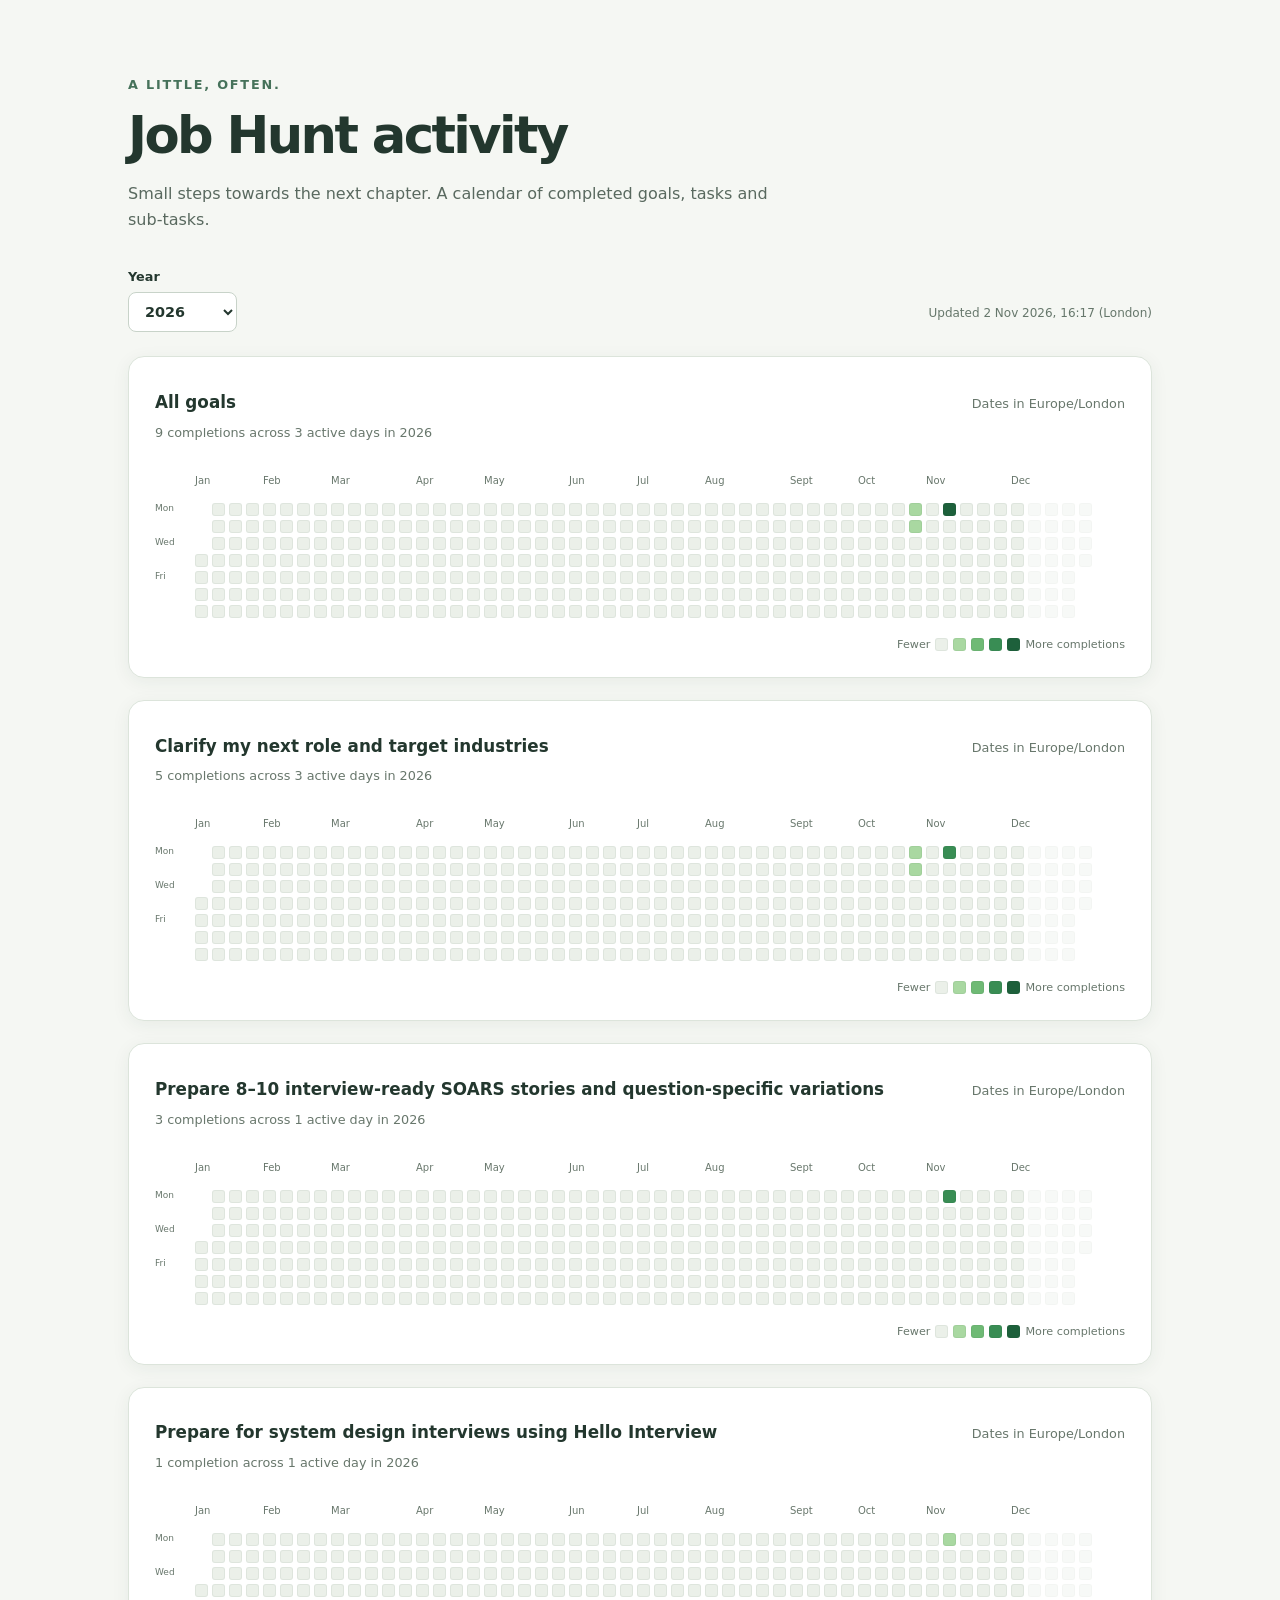
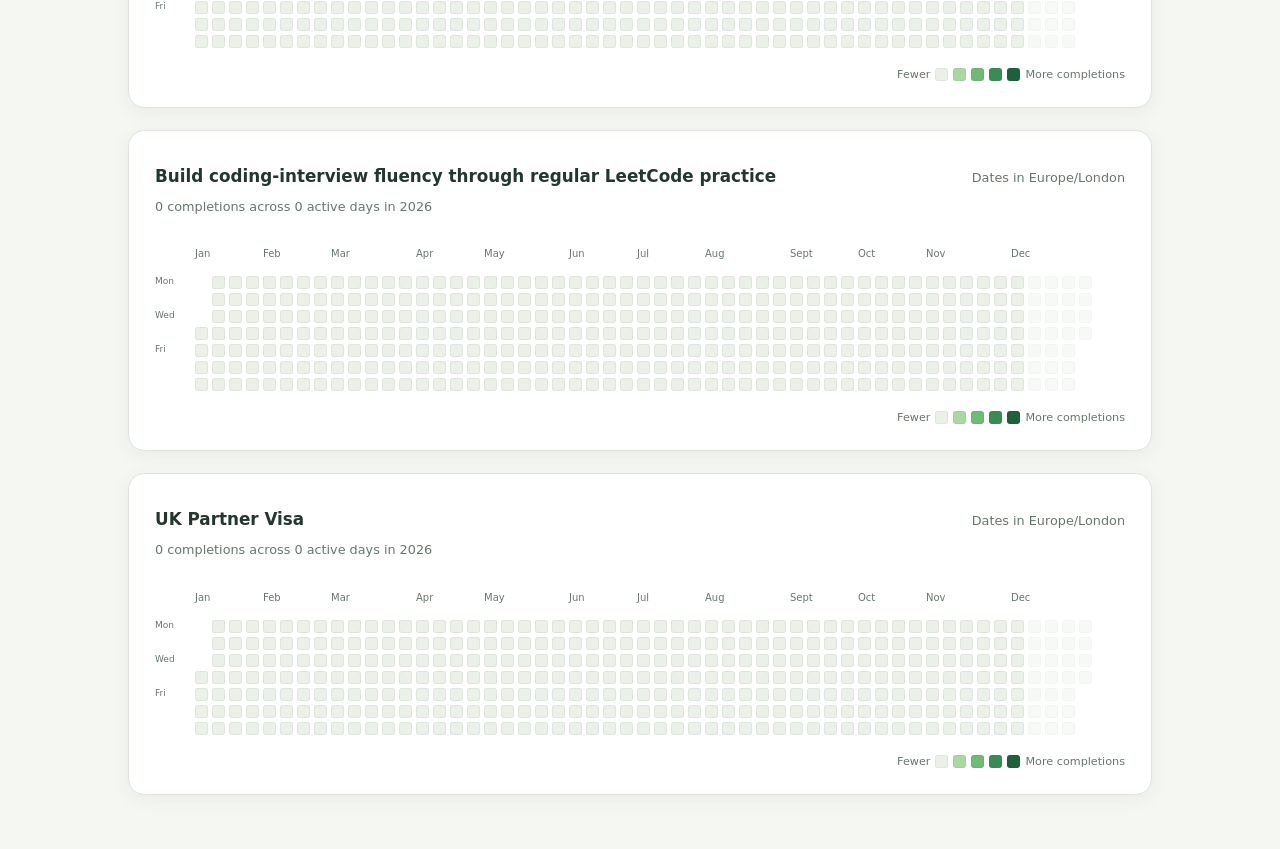
==== index.html @ e870c81e "Refresh public activity counts Co-authored-by: Copilot <223556219+Copilot@users.noreply.github.com>" ====
<!doctype html>
<html lang="en">
<head>
  <meta charset="utf-8">
  <meta name="viewport" content="width=device-width, initial-scale=1">
  <meta name="color-scheme" content="light">
  <meta http-equiv="Content-Security-Policy" content="default-src 'self'; script-src 'self'; style-src 'self'; connect-src 'self'; object-src 'none'; base-uri 'none'">
  <title>Job Hunt | Completion activity</title>
  <link rel="stylesheet" href="./styles.css">
  <script type="module" src="./app.mjs"></script>
</head>
<body>
  <main>
    <header>
      <p class="eyebrow">A little, often.</p>
      <h1>Job Hunt activity</h1>
      <p class="intro">Small steps towards the next chapter. A calendar of completed goals, tasks and sub-tasks.</p>
    </header>
    <p id="status" role="status">Loading completion activity...</p>
    <section id="dashboard" hidden>
      <div class="toolbar">
        <label>Year <select id="year"></select></label>
        <span id="refreshed"></span>
      </div>
      <div id="calendars"></div>
    </section>
    <template id="calendar-template">
      <section class="panel">
        <div class="panel-heading">
          <div><h2 class="calendar-title"></h2><p class="totals"></p></div>
          <p class="timezone">Dates in Europe/London</p>
        </div>
        <div class="calendar-scroll">
          <div class="months" aria-hidden="true"></div>
          <div class="calendar-row">
            <div class="weekdays" aria-hidden="true"><span>Mon</span><span>Wed</span><span>Fri</span></div>
            <div class="calendar"></div>
          </div>
        </div>
        <div class="legend"><span>Fewer</span><i data-level="0"></i><i data-level="1"></i><i data-level="2"></i><i data-level="3"></i><i data-level="4"></i><span>More completions</span></div>
      </section>
    </template>
    <noscript>This dashboard requires JavaScript to display its static activity snapshot.</noscript>
  </main>
</body>
</html>
---- styles.css ----
:root { font-family: system-ui, -apple-system, "Segoe UI", sans-serif; color: #23372e; background: #f5f7f3; font-synthesis: none; }
* { box-sizing: border-box; }
body { margin: 0; }
main { max-width: 1080px; margin: 0 auto; padding: 64px 28px 32px; }
.eyebrow { color: #46725a; font-size: .8rem; font-weight: 750; letter-spacing: .14em; text-transform: uppercase; }
h1 { margin: 10px 0 16px; font-size: clamp(2rem, 5vw, 3.2rem); letter-spacing: -.05em; }
.intro { max-width: 640px; color: #59695f; line-height: 1.65; }
.toolbar { display: flex; align-items: end; gap: 20px; flex-wrap: wrap; margin: 36px 0 24px; }
label { display: grid; gap: 8px; font-size: .8rem; font-weight: 650; }
select { max-width: min(570px, 85vw); padding: 10px 34px 10px 12px; border: 1px solid #c8d3c9; border-radius: 8px; background: white; color: inherit; font: inherit; font-size: .9rem; }
#refreshed { margin-left: auto; font-size: .75rem; color: #66776b; padding-bottom: 12px; }
.panel { background: white; border: 1px solid #dce4db; border-radius: 16px; padding: 26px; margin-bottom: 22px; box-shadow: 0 4px 18px #213c2810; }
.panel-heading { display: flex; align-items: baseline; justify-content: space-between; gap: 12px; }
h2 { font-size: 1.05rem; margin: 0 0 8px; }
.totals, .timezone { color: #68776c; font-size: .8rem; }
.timezone { white-space: nowrap; }
.calendar-scroll { overflow-x: auto; padding: 22px 0 8px; }
.calendar-row { display: flex; gap: 12px; }
.calendar { display: grid; grid-auto-flow: column; grid-template-rows: repeat(7, 13px); grid-auto-columns: 13px; gap: 4px; }
.months { display: grid; grid-auto-columns: 17px; grid-auto-flow: column; margin-left: 40px; margin-bottom: 10px; height: 18px; font-size: 10px; color: #68776c; }
.weekdays { flex-shrink: 0; display: grid; width: 28px; grid-template-rows: repeat(7, 13px); row-gap: 4px; font-size: 9px; color: #68776c; }
.weekdays span:nth-child(1) { grid-row: 1; }
.weekdays span:nth-child(2) { grid-row: 3; }
.weekdays span:nth-child(3) { grid-row: 5; }
.day, .legend i { width: 13px; height: 13px; border: 1px solid #263d3310; border-radius: 3px; padding: 0; }
.day { display: block; }
[data-level="0"] { background: #ebf0e9; }
[data-level="1"] { background: #a9d8a1; }
[data-level="2"] { background: #6fba75; }
[data-level="3"] { background: #398d54; }
[data-level="4"] { background: #1d603b; }
.day.future { opacity: .35; }
:focus-visible { outline: 2px solid #224b37; outline-offset: 3px; }
.legend { display: flex; gap: 5px; justify-content: end; align-items: center; font-size: .7rem; color: #68776c; margin-top: 12px; }
[role="alert"] { color: #8c2828; border: 1px solid #dca7a7; padding: 18px; border-radius: 8px; }
[hidden] { display: none !important; }
@media (max-width: 600px) {
  main { padding: 32px 16px; }
  .panel { padding: 18px; }
  .panel-heading { flex-wrap: wrap; }
  .timezone { margin-top: 0; }
  #refreshed { margin-left: 0; }
}
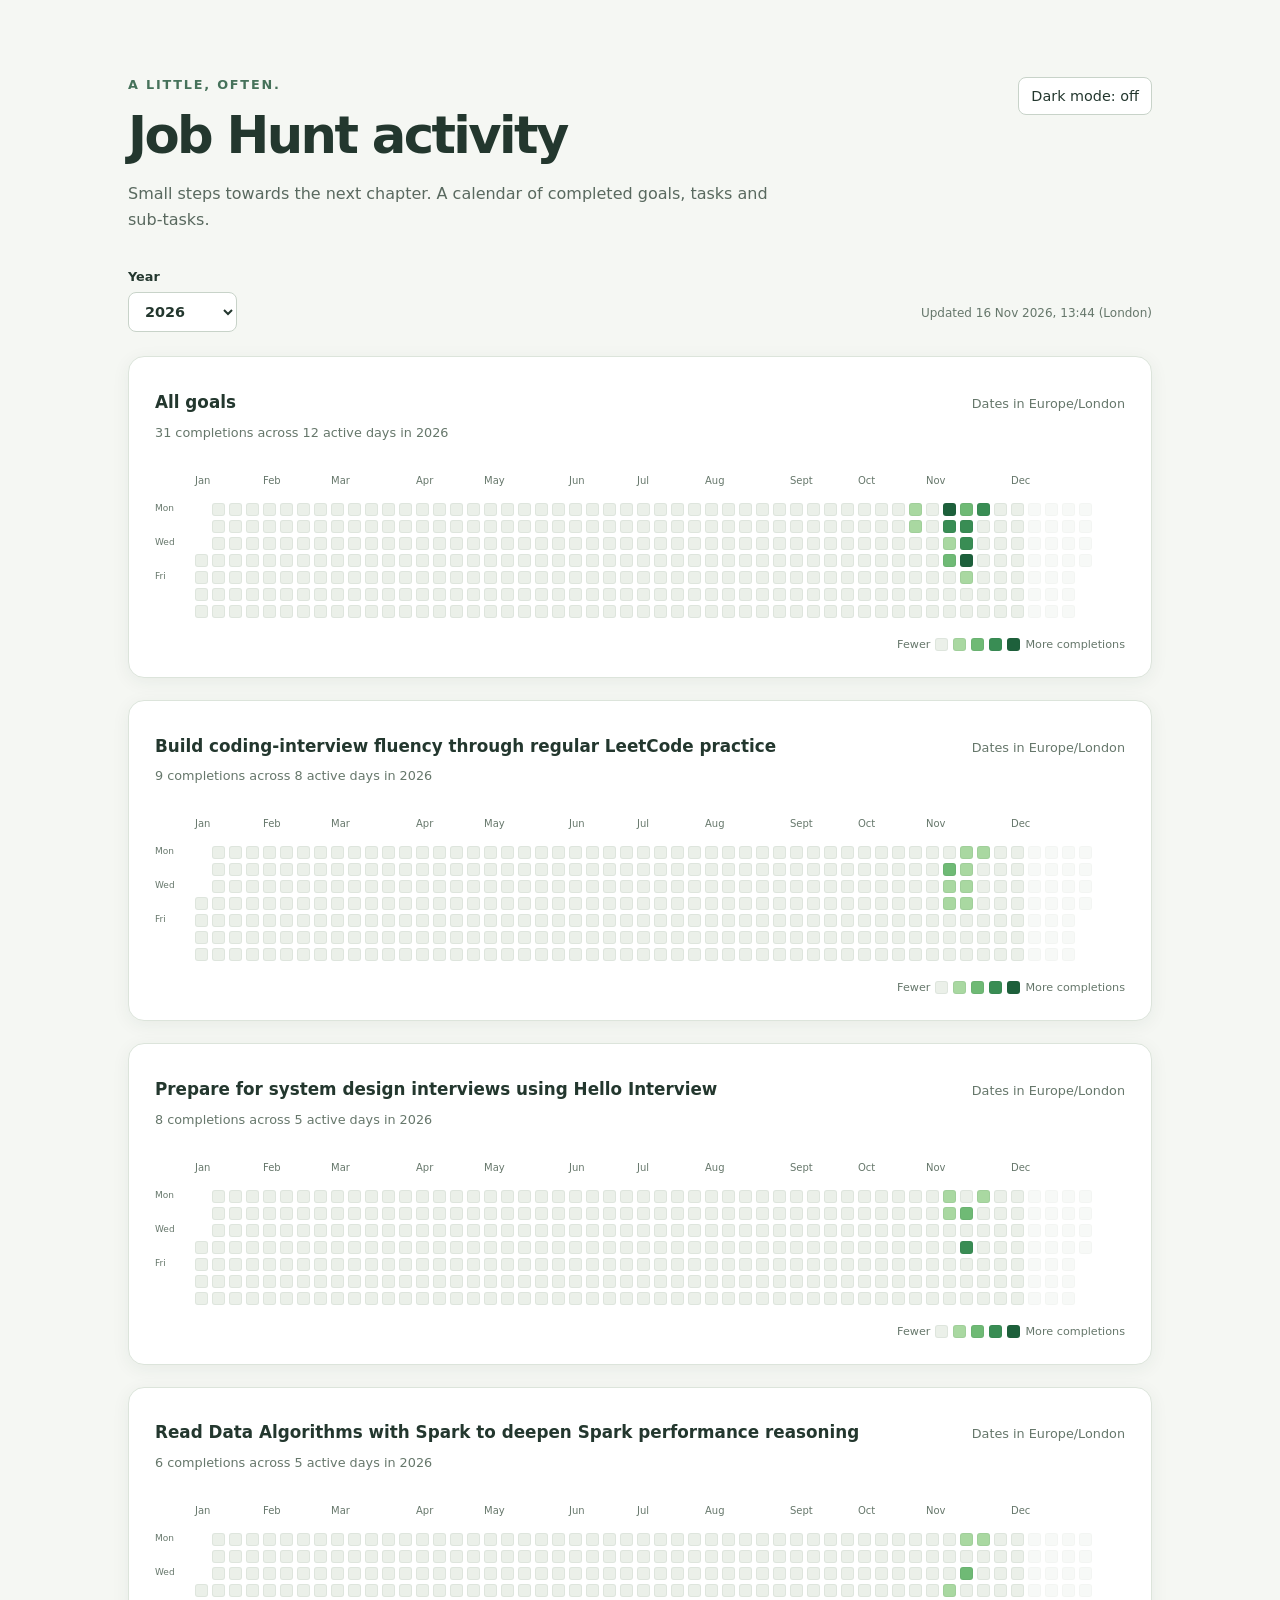
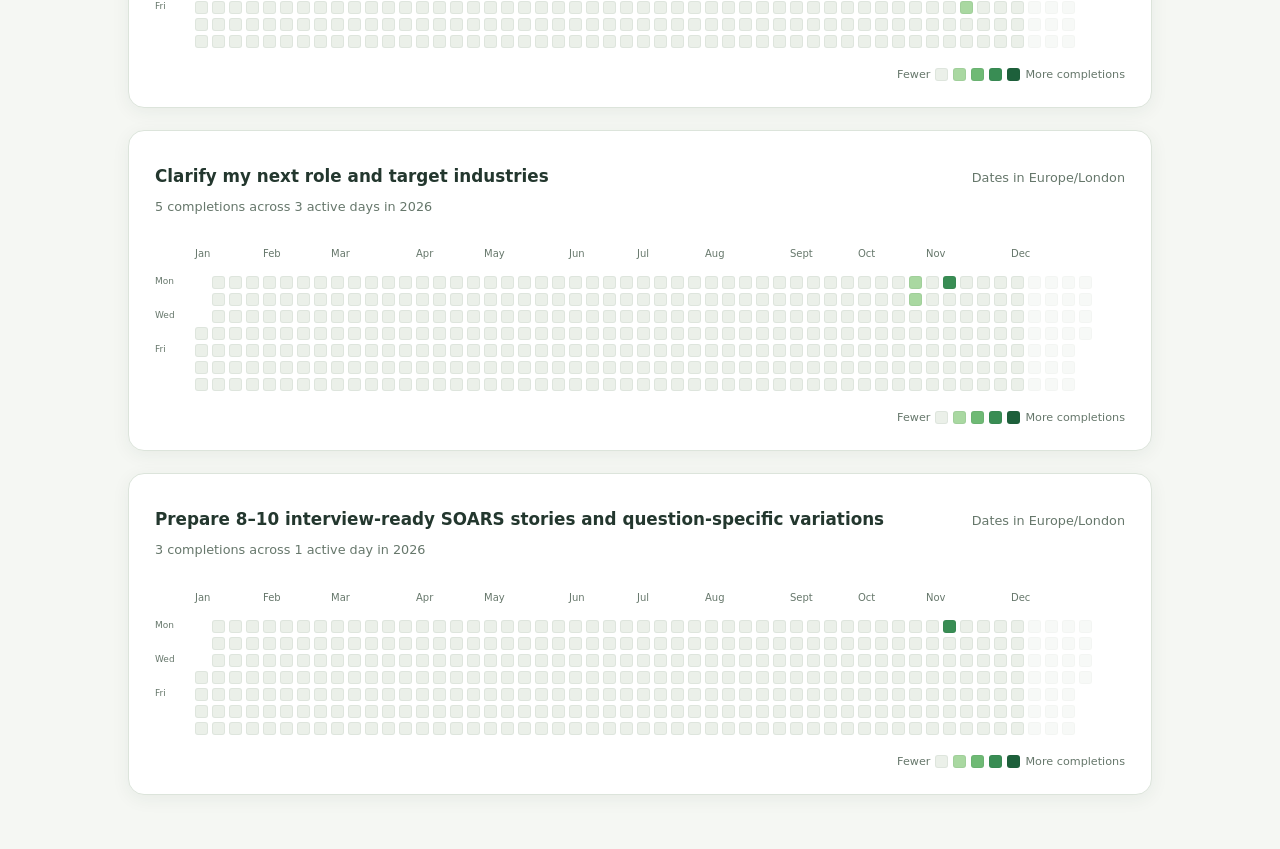
==== commit 176cefc2: "Refresh public activity counts Co-authored-by: Copilot <223556219+Copilot@users.noreply.github.com>" ====
--- a/index.html
+++ b/index.html
@@ -3,19 +3,22 @@
 <head>
   <meta charset="utf-8">
   <meta name="viewport" content="width=device-width, initial-scale=1">
-  <meta name="color-scheme" content="light">
+  <meta name="color-scheme" content="light dark">
   <meta http-equiv="Content-Security-Policy" content="default-src 'self'; script-src 'self'; style-src 'self'; connect-src 'self'; object-src 'none'; base-uri 'none'">
   <title>Job Hunt | Completion activity</title>
+  <script src="./theme.js"></script>
   <link rel="stylesheet" href="./styles.css">
   <script type="module" src="./app.mjs"></script>
 </head>
 <body>
   <main>
     <header>
+      <button id="theme-toggle" type="button" aria-label="Dark mode" aria-pressed="false" hidden>Dark mode: off</button>
       <p class="eyebrow">A little, often.</p>
       <h1>Job Hunt activity</h1>
       <p class="intro">Small steps towards the next chapter. A calendar of completed goals, tasks and sub-tasks.</p>
     </header>
+    <p id="theme-status" role="status" hidden></p>
     <p id="status" role="status">Loading completion activity...</p>
     <section id="dashboard" hidden>
       <div class="toolbar">
--- a/styles.css
+++ b/styles.css
@@ -1,41 +1,61 @@
-:root { font-family: system-ui, -apple-system, "Segoe UI", sans-serif; color: #23372e; background: #f5f7f3; font-synthesis: none; }
+:root {
+  --text: #23372e; --background: #f5f7f3; --surface: #fff;
+  --accent: #46725a; --muted: #59695f; --secondary: #66776b;
+  --border: #dce4db; --control-border: #c8d3c9; --cell-border: #263d3310;
+  --shadow: #213c2810; --focus: #224b37; --error: #8c2828; --error-border: #dca7a7;
+  --level-0: #ebf0e9; --level-1: #a9d8a1; --level-2: #6fba75; --level-3: #398d54; --level-4: #1d603b;
+  color-scheme: light;
+  font-family: system-ui, -apple-system, "Segoe UI", sans-serif; color: var(--text); background: var(--background); font-synthesis: none;
+}
+:root[data-theme="dark"] {
+  --text: #e1ece4; --background: #101a15; --surface: #19271f;
+  --accent: #a9d8a1; --muted: #b5c7ba; --secondary: #a6bcae;
+  --border: #344a3c; --control-border: #526b5b; --cell-border: #ffffff14;
+  --shadow: #00000030; --focus: #a9d8a1; --error: #ffb4b4; --error-border: #ac6565;
+  --level-0: #2a3c30; --level-1: #345b3f; --level-2: #478454; --level-3: #6fba75; --level-4: #a9d8a1;
+  color-scheme: dark;
+}
 * { box-sizing: border-box; }
 body { margin: 0; }
 main { max-width: 1080px; margin: 0 auto; padding: 64px 28px 32px; }
-.eyebrow { color: #46725a; font-size: .8rem; font-weight: 750; letter-spacing: .14em; text-transform: uppercase; }
+.eyebrow { color: var(--accent); font-size: .8rem; font-weight: 750; letter-spacing: .14em; text-transform: uppercase; }
+#theme-toggle { float: right; cursor: pointer; margin: 0 0 16px 16px; }
+#theme-toggle:hover { border-color: var(--accent); }
 h1 { margin: 10px 0 16px; font-size: clamp(2rem, 5vw, 3.2rem); letter-spacing: -.05em; }
-.intro { max-width: 640px; color: #59695f; line-height: 1.65; }
+.intro { max-width: 640px; color: var(--muted); line-height: 1.65; }
 .toolbar { display: flex; align-items: end; gap: 20px; flex-wrap: wrap; margin: 36px 0 24px; }
 label { display: grid; gap: 8px; font-size: .8rem; font-weight: 650; }
-select { max-width: min(570px, 85vw); padding: 10px 34px 10px 12px; border: 1px solid #c8d3c9; border-radius: 8px; background: white; color: inherit; font: inherit; font-size: .9rem; }
-#refreshed { margin-left: auto; font-size: .75rem; color: #66776b; padding-bottom: 12px; }
-.panel { background: white; border: 1px solid #dce4db; border-radius: 16px; padding: 26px; margin-bottom: 22px; box-shadow: 0 4px 18px #213c2810; }
+select, #theme-toggle { padding: 10px 12px; border: 1px solid var(--control-border); border-radius: 8px; background: var(--surface); color: inherit; font: inherit; font-size: .9rem; }
+select { max-width: min(570px, 85vw); padding-right: 34px; }
+#refreshed { margin-left: auto; font-size: .75rem; color: var(--secondary); padding-bottom: 12px; }
+.panel { background: var(--surface); border: 1px solid var(--border); border-radius: 16px; padding: 26px; margin-bottom: 22px; box-shadow: 0 4px 18px var(--shadow); }
 .panel-heading { display: flex; align-items: baseline; justify-content: space-between; gap: 12px; }
 h2 { font-size: 1.05rem; margin: 0 0 8px; }
-.totals, .timezone { color: #68776c; font-size: .8rem; }
+.totals, .timezone { color: var(--secondary); font-size: .8rem; }
 .timezone { white-space: nowrap; }
 .calendar-scroll { overflow-x: auto; padding: 22px 0 8px; }
 .calendar-row { display: flex; gap: 12px; }
 .calendar { display: grid; grid-auto-flow: column; grid-template-rows: repeat(7, 13px); grid-auto-columns: 13px; gap: 4px; }
-.months { display: grid; grid-auto-columns: 17px; grid-auto-flow: column; margin-left: 40px; margin-bottom: 10px; height: 18px; font-size: 10px; color: #68776c; }
-.weekdays { flex-shrink: 0; display: grid; width: 28px; grid-template-rows: repeat(7, 13px); row-gap: 4px; font-size: 9px; color: #68776c; }
+.months { display: grid; grid-auto-columns: 17px; grid-auto-flow: column; margin-left: 40px; margin-bottom: 10px; height: 18px; font-size: 10px; color: var(--secondary); }
+.weekdays { flex-shrink: 0; display: grid; width: 28px; grid-template-rows: repeat(7, 13px); row-gap: 4px; font-size: 9px; color: var(--secondary); }
 .weekdays span:nth-child(1) { grid-row: 1; }
 .weekdays span:nth-child(2) { grid-row: 3; }
 .weekdays span:nth-child(3) { grid-row: 5; }
-.day, .legend i { width: 13px; height: 13px; border: 1px solid #263d3310; border-radius: 3px; padding: 0; }
+.day, .legend i { width: 13px; height: 13px; border: 1px solid var(--cell-border); border-radius: 3px; padding: 0; }
 .day { display: block; }
-[data-level="0"] { background: #ebf0e9; }
-[data-level="1"] { background: #a9d8a1; }
-[data-level="2"] { background: #6fba75; }
-[data-level="3"] { background: #398d54; }
-[data-level="4"] { background: #1d603b; }
+[data-level="0"] { background: var(--level-0); }
+[data-level="1"] { background: var(--level-1); }
+[data-level="2"] { background: var(--level-2); }
+[data-level="3"] { background: var(--level-3); }
+[data-level="4"] { background: var(--level-4); }
 .day.future { opacity: .35; }
-:focus-visible { outline: 2px solid #224b37; outline-offset: 3px; }
-.legend { display: flex; gap: 5px; justify-content: end; align-items: center; font-size: .7rem; color: #68776c; margin-top: 12px; }
-[role="alert"] { color: #8c2828; border: 1px solid #dca7a7; padding: 18px; border-radius: 8px; }
+:focus-visible { outline: 2px solid var(--focus); outline-offset: 3px; }
+.legend { display: flex; gap: 5px; justify-content: end; align-items: center; font-size: .7rem; color: var(--secondary); margin-top: 12px; }
+[role="alert"] { color: var(--error); border: 1px solid var(--error-border); padding: 18px; border-radius: 8px; }
 [hidden] { display: none !important; }
 @media (max-width: 600px) {
   main { padding: 32px 16px; }
+  #theme-toggle { float: none; margin: 0 0 16px; }
   .panel { padding: 18px; }
   .panel-heading { flex-wrap: wrap; }
   .timezone { margin-top: 0; }
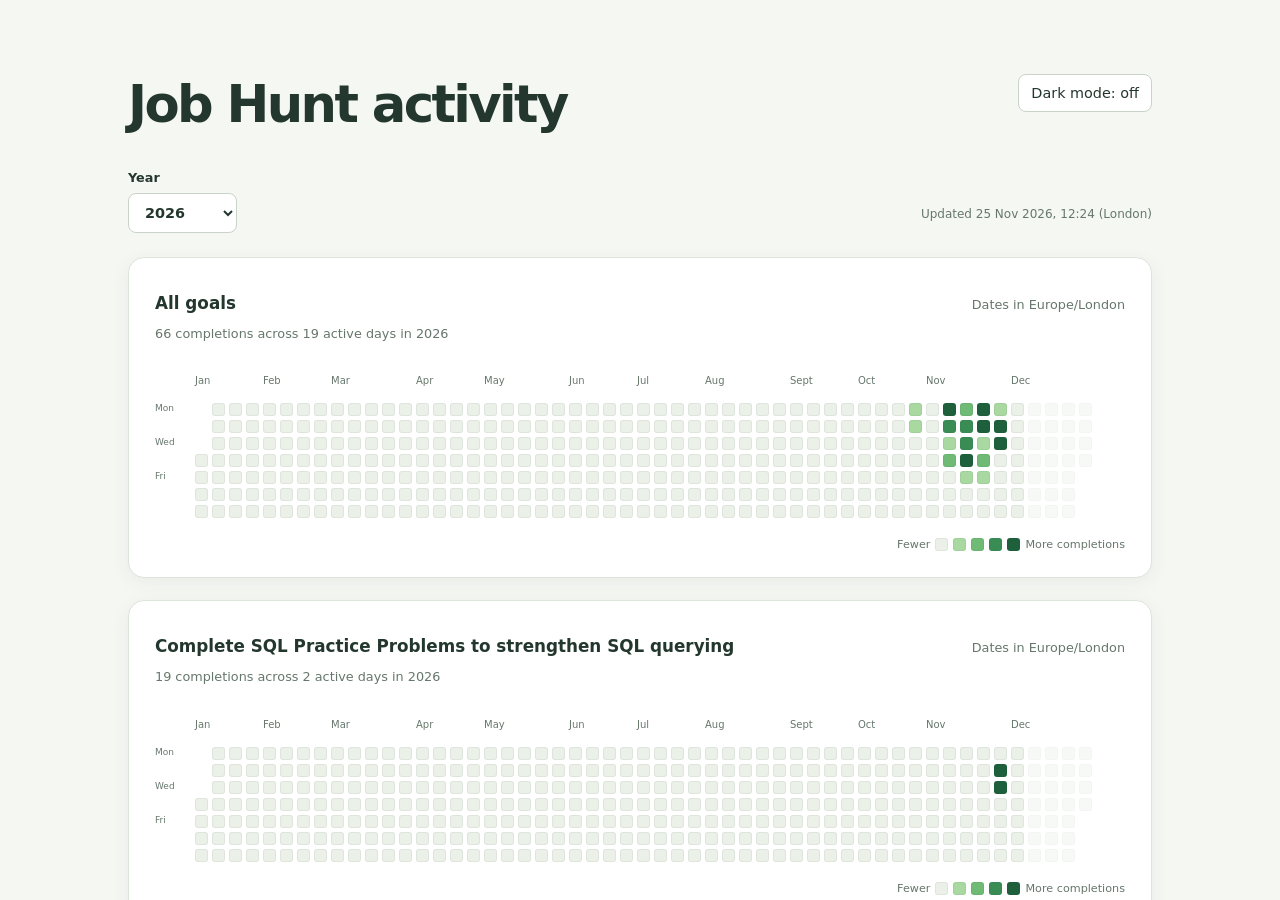
==== commit 67b3cf84: "Refresh public activity counts Co-authored-by: Copilot <223556219+Copilot@users.noreply.github.com>" ====
--- a/index.html
+++ b/index.html
@@ -14,9 +14,7 @@
   <main>
     <header>
       <button id="theme-toggle" type="button" aria-label="Dark mode" aria-pressed="false" hidden>Dark mode: off</button>
-      <p class="eyebrow">A little, often.</p>
       <h1>Job Hunt activity</h1>
-      <p class="intro">Small steps towards the next chapter. A calendar of completed goals, tasks and sub-tasks.</p>
     </header>
     <p id="theme-status" role="status" hidden></p>
     <p id="status" role="status">Loading completion activity...</p>
--- a/styles.css
+++ b/styles.css
@@ -30,6 +30,15 @@
 #refreshed { margin-left: auto; font-size: .75rem; color: var(--secondary); padding-bottom: 12px; }
 .panel { background: var(--surface); border: 1px solid var(--border); border-radius: 16px; padding: 26px; margin-bottom: 22px; box-shadow: 0 4px 18px var(--shadow); }
 .panel-heading { display: flex; align-items: baseline; justify-content: space-between; gap: 12px; }
+.goal-summary { display: flex; align-items: baseline; gap: 12px; cursor: pointer; list-style: none; }
+.goal-summary::-webkit-details-marker { display: none; }
+.goal-summary::before { content: ""; flex-shrink: 0; border-top: 5px solid transparent; border-bottom: 5px solid transparent; border-left: 7px solid var(--accent); }
+details[open] > .goal-summary::before { transform: rotate(90deg); }
+.goal-summary .panel-heading { flex: 1; min-width: 0; }
+.goal-completed { color: var(--accent); font-size: .8rem; font-weight: 650; white-space: nowrap; }
+details[open] .goal-completed { display: none; }
+details:not([open]) .calendar-title, details:not([open]) .timezone { margin-bottom: 0; }
+details:not([open]) .totals { display: none; }
 h2 { font-size: 1.05rem; margin: 0 0 8px; }
 .totals, .timezone { color: var(--secondary); font-size: .8rem; }
 .timezone { white-space: nowrap; }
